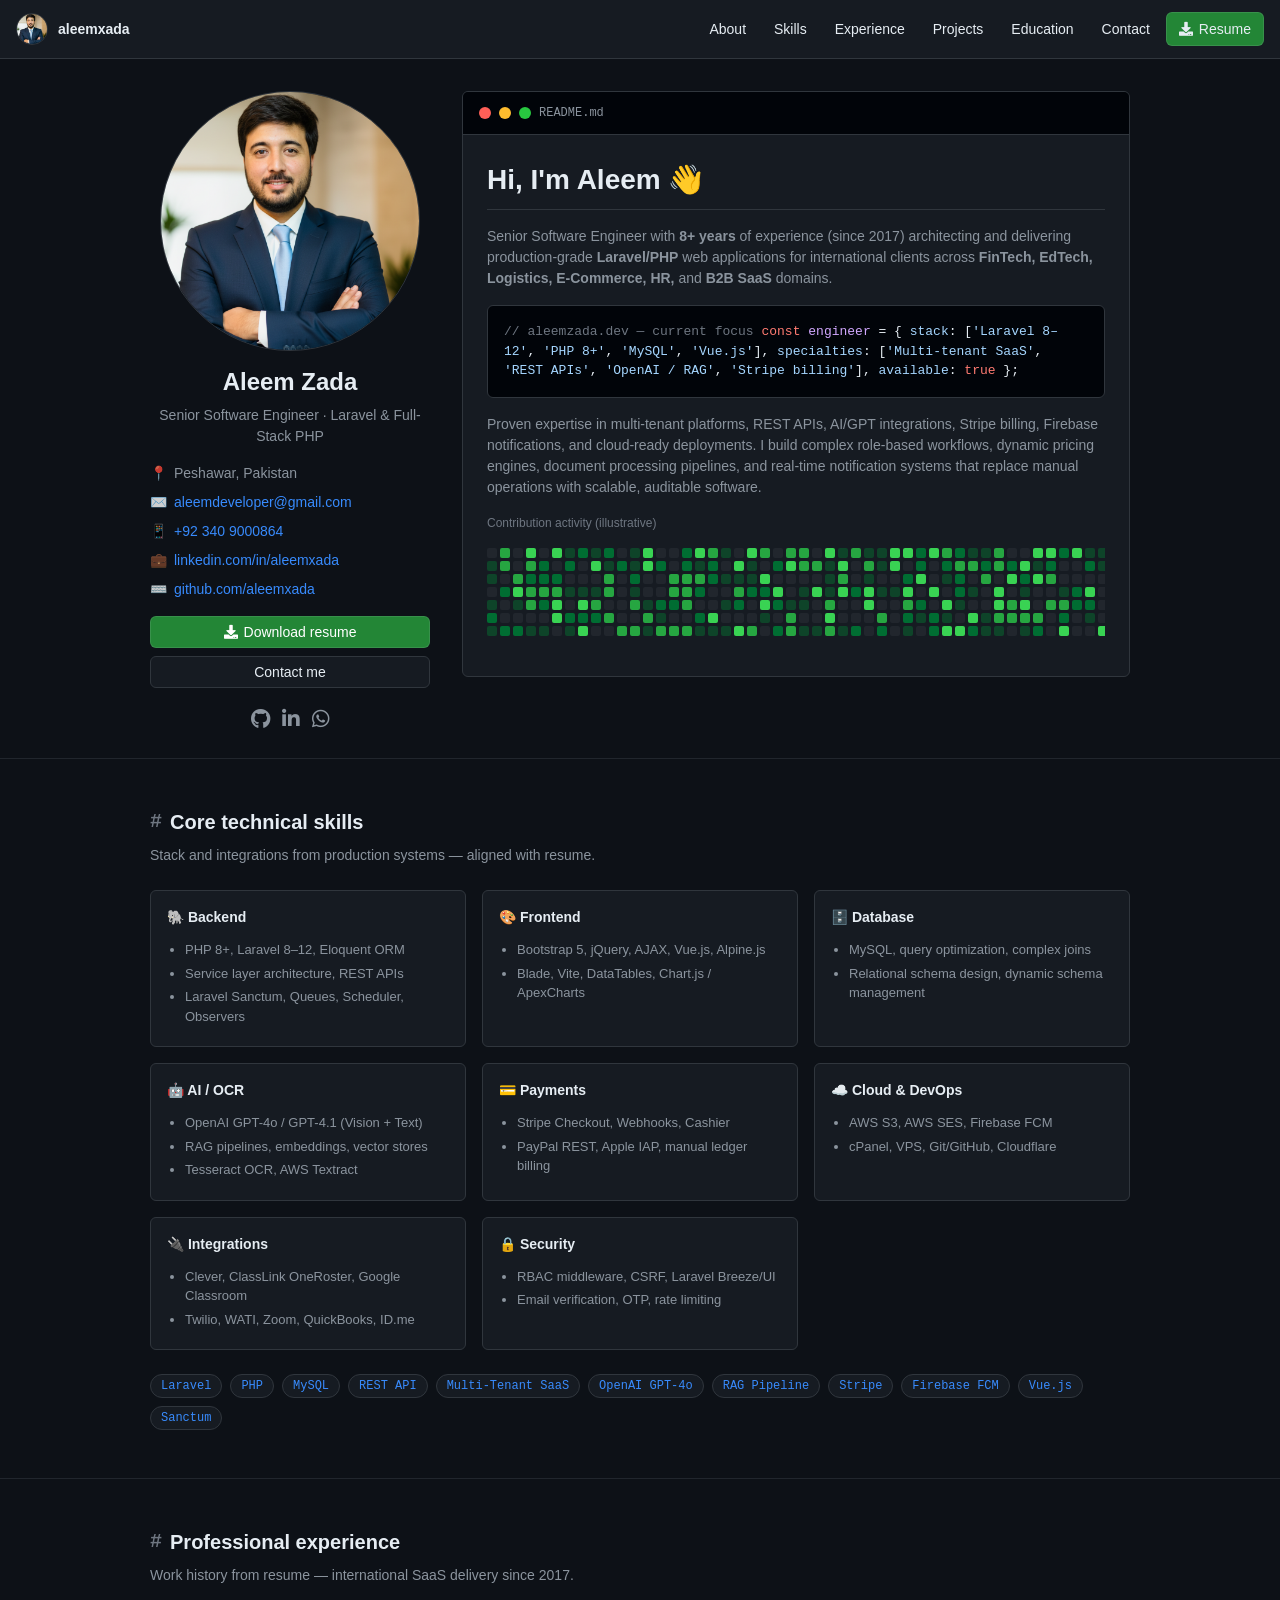
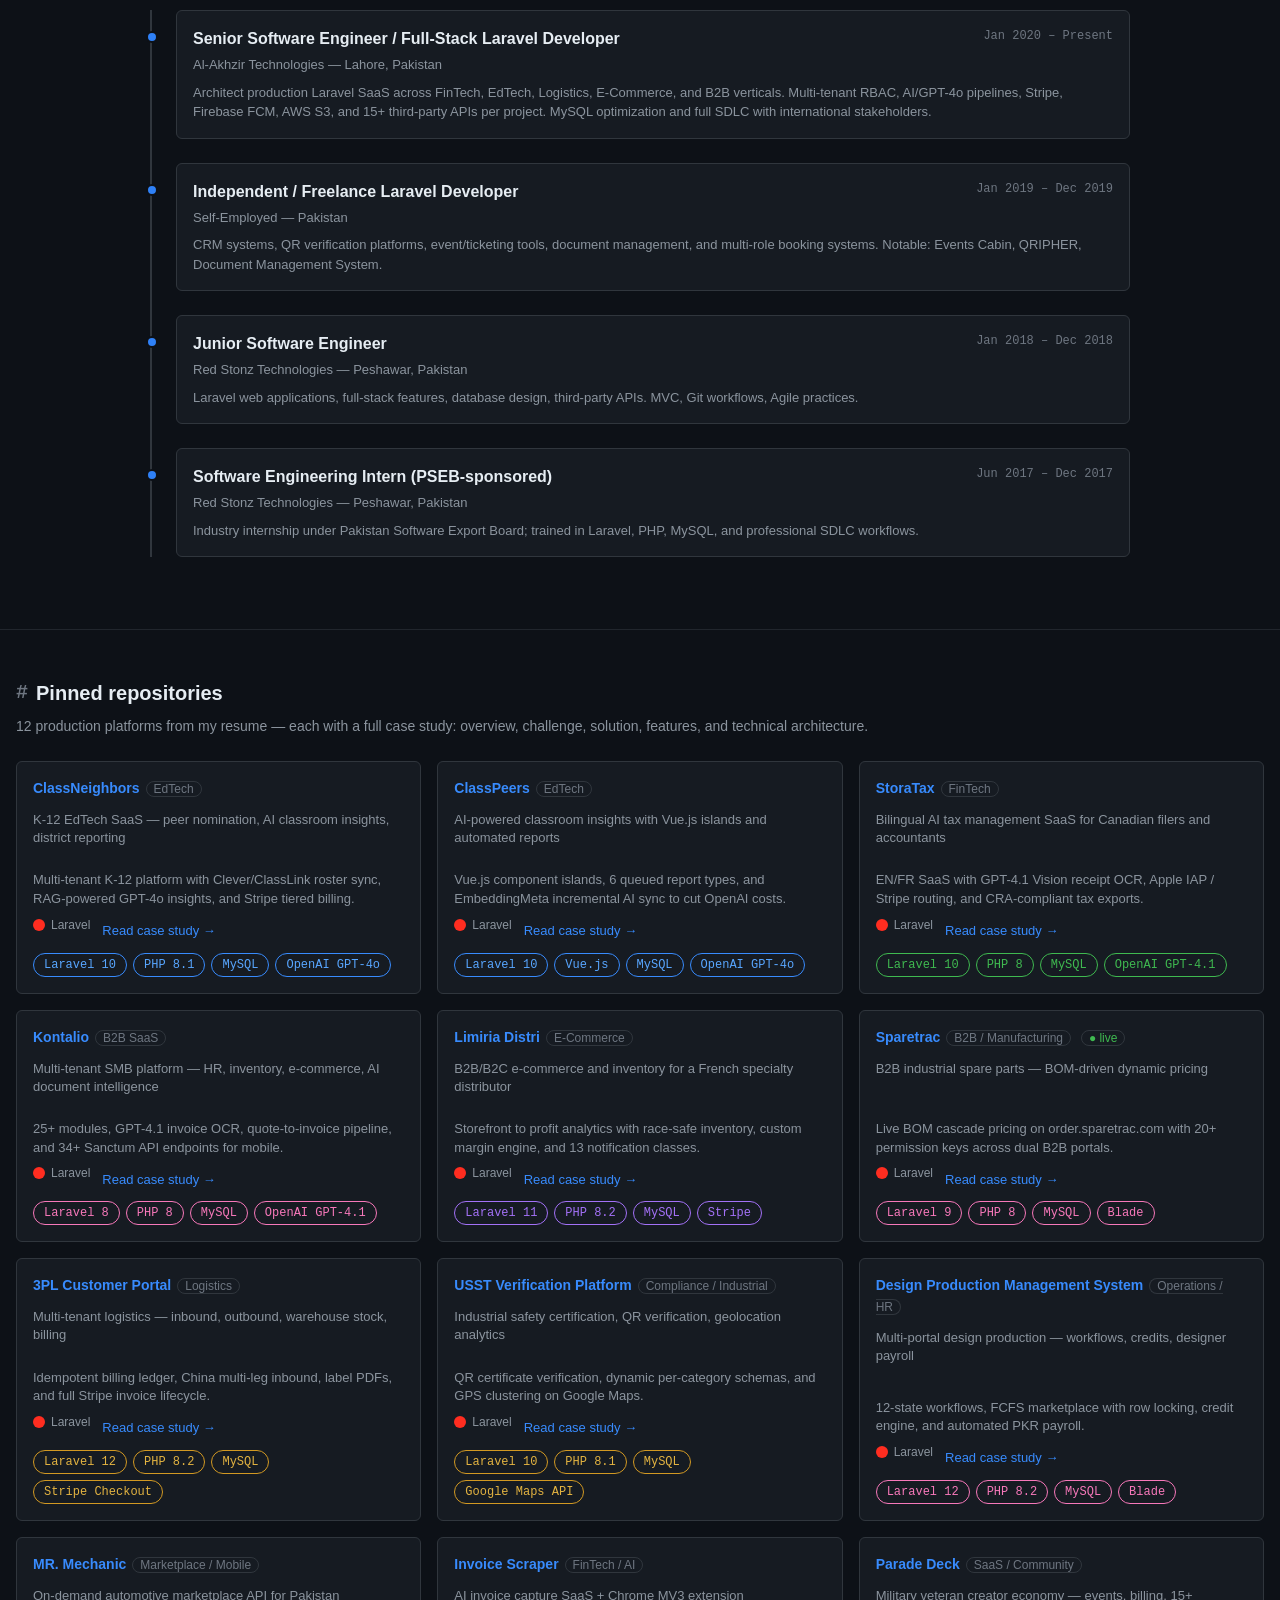
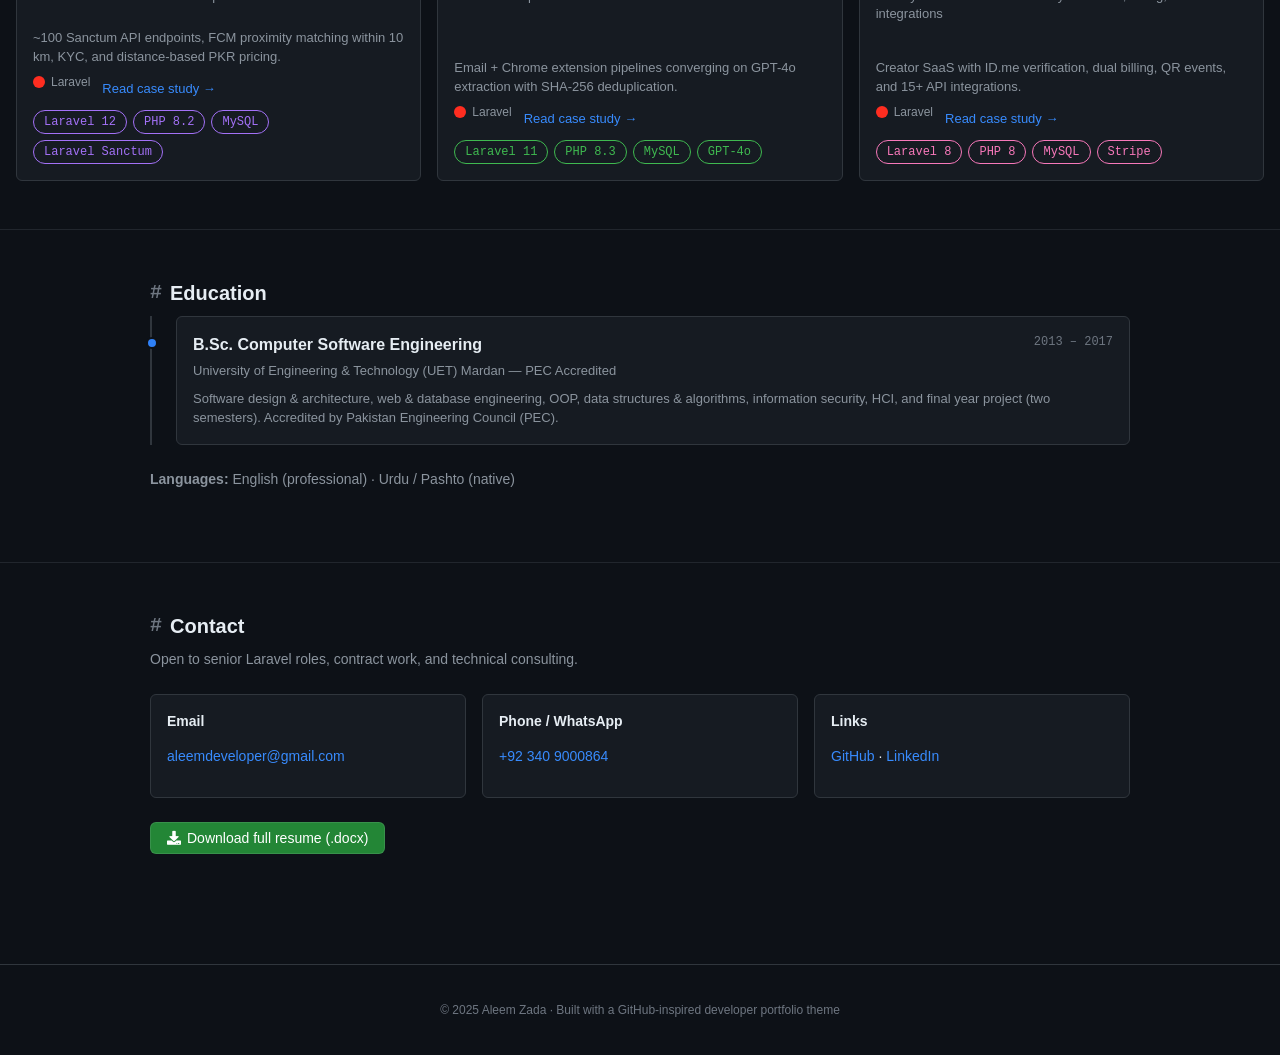
==== index.html @ 97d76d56 "Add developer portfolio site" ====
<!DOCTYPE html>
<html lang="en">
<head>
  <meta charset="utf-8">
  <meta name="viewport" content="width=device-width, initial-scale=1">
  <meta name="theme-color" content="#0d1117">
  <link rel="icon" href="img/favicon.ico" type="image/x-icon">
  <meta name="description" content="Aleem Zada — Senior Software Engineer specializing in Laravel, PHP, multi-tenant SaaS, AI integrations, and production APIs.">
  <title>Aleem Zada · Senior Software Engineer</title>
  <link rel="stylesheet" href="css/plugins/font-awesome.min.css">
  <link rel="stylesheet" href="css/developer-portfolio.css">
</head>
<body>
  <header class="site-header">
    <div class="container container-wide">
      <a href="index.html" class="logo">
        <img class="logo-img" src="img/aleem.png" alt="" width="32" height="32">
        <span>aleemxada</span>
      </a>
      <button class="nav-toggle" type="button" aria-label="Menu">☰</button>
      <nav class="nav-links">
        <a href="#about">About</a>
        <a href="#skills">Skills</a>
        <a href="#experience">Experience</a>
        <a href="#projects">Projects</a>
        <a href="#education">Education</a>
        <a href="#contact">Contact</a>
        <a href="files/Aleem_Zada_Resume.docx" class="btn btn-primary" download>
          <i class="fas fa-download"></i> Resume
        </a>
      </nav>
    </div>
  </header>

  <main>
    <section class="profile-hero">
      <div class="container">
        <div class="profile-layout">
          <aside class="profile-sidebar">
            <img class="avatar-lg" src="img/aleem.png" alt="Aleem Zada" width="260" height="260">
            <h1 class="profile-name">Aleem Zada</h1>
            <p class="profile-bio">Senior Software Engineer · Laravel &amp; Full-Stack PHP</p>
            <ul class="profile-meta">
              <li><span class="icon">📍</span> Peshawar, Pakistan</li>
              <li><span class="icon">✉️</span> <a href="mailto:aleemdeveloper@gmail.com">aleemdeveloper@gmail.com</a></li>
              <li><span class="icon">📱</span> <a href="https://wa.me/923409000864" target="_blank" rel="noopener">+92 340 9000864</a></li>
              <li><span class="icon">💼</span> <a href="https://linkedin.com/in/aleemxada" target="_blank" rel="noopener">linkedin.com/in/aleemxada</a></li>
              <li><span class="icon">⌨️</span> <a href="https://github.com/aleemxada" target="_blank" rel="noopener">github.com/aleemxada</a></li>
            </ul>
            <div class="profile-actions">
              <a href="files/Aleem_Zada_Resume.docx" class="btn btn-primary" download>
                <i class="fas fa-download"></i> Download resume
              </a>
              <a href="mailto:aleemdeveloper@gmail.com" class="btn">Contact me</a>
            </div>
            <div class="social-row">
              <a href="https://github.com/aleemxada" target="_blank" rel="noopener" aria-label="GitHub"><i class="fab fa-github"></i></a>
              <a href="https://linkedin.com/in/aleemxada" target="_blank" rel="noopener" aria-label="LinkedIn"><i class="fab fa-linkedin-in"></i></a>
              <a href="https://wa.me/923409000864" target="_blank" rel="noopener" aria-label="WhatsApp"><i class="fab fa-whatsapp"></i></a>
            </div>
          </aside>

          <div class="readme-box" id="about">
            <div class="readme-header">
              <span class="readme-dot red"></span>
              <span class="readme-dot yellow"></span>
              <span class="readme-dot green"></span>
              <span>README.md</span>
            </div>
            <div class="readme-body">
              <h1>Hi, I'm Aleem 👋</h1>
              <p>
                Senior Software Engineer with <strong>8+ years</strong> of experience (since 2017) architecting and delivering
                production-grade <strong>Laravel/PHP</strong> web applications for international clients across
                <strong>FinTech, EdTech, Logistics, E-Commerce, HR,</strong> and <strong>B2B SaaS</strong> domains.
              </p>
              <div class="code-block">
<span class="cm">// aleemzada.dev — current focus</span>
<span class="kw">const</span> <span class="fn">engineer</span> = {
  <span class="str">stack</span>: [<span class="str">'Laravel 8–12'</span>, <span class="str">'PHP 8+'</span>, <span class="str">'MySQL'</span>, <span class="str">'Vue.js'</span>],
  <span class="str">specialties</span>: [<span class="str">'Multi-tenant SaaS'</span>, <span class="str">'REST APIs'</span>, <span class="str">'OpenAI / RAG'</span>, <span class="str">'Stripe billing'</span>],
  <span class="str">available</span>: <span class="kw">true</span>
};
              </div>
              <p>
                Proven expertise in multi-tenant platforms, REST APIs, AI/GPT integrations, Stripe billing, Firebase
                notifications, and cloud-ready deployments. I build complex role-based workflows, dynamic pricing engines,
                document processing pipelines, and real-time notification systems that replace manual operations with
                scalable, auditable software.
              </p>
              <p style="font-size:12px;color:var(--gh-fg-subtle);margin-bottom:8px">Contribution activity (illustrative)</p>
              <div id="contrib-graph" class="contrib-graph" aria-hidden="true"></div>
            </div>
          </div>
        </div>
      </div>
    </section>

    <section class="section" id="skills">
      <div class="container">
        <h2 class="section-title">Core technical skills</h2>
        <p class="section-desc">Stack and integrations from production systems — aligned with resume.</p>
        <div class="skills-grid">
          <div class="skill-card">
            <h4>🐘 Backend</h4>
            <ul>
              <li>PHP 8+, Laravel 8–12, Eloquent ORM</li>
              <li>Service layer architecture, REST APIs</li>
              <li>Laravel Sanctum, Queues, Scheduler, Observers</li>
            </ul>
          </div>
          <div class="skill-card">
            <h4>🎨 Frontend</h4>
            <ul>
              <li>Bootstrap 5, jQuery, AJAX, Vue.js, Alpine.js</li>
              <li>Blade, Vite, DataTables, Chart.js / ApexCharts</li>
            </ul>
          </div>
          <div class="skill-card">
            <h4>🗄️ Database</h4>
            <ul>
              <li>MySQL, query optimization, complex joins</li>
              <li>Relational schema design, dynamic schema management</li>
            </ul>
          </div>
          <div class="skill-card">
            <h4>🤖 AI / OCR</h4>
            <ul>
              <li>OpenAI GPT-4o / GPT-4.1 (Vision + Text)</li>
              <li>RAG pipelines, embeddings, vector stores</li>
              <li>Tesseract OCR, AWS Textract</li>
            </ul>
          </div>
          <div class="skill-card">
            <h4>💳 Payments</h4>
            <ul>
              <li>Stripe Checkout, Webhooks, Cashier</li>
              <li>PayPal REST, Apple IAP, manual ledger billing</li>
            </ul>
          </div>
          <div class="skill-card">
            <h4>☁️ Cloud &amp; DevOps</h4>
            <ul>
              <li>AWS S3, AWS SES, Firebase FCM</li>
              <li>cPanel, VPS, Git/GitHub, Cloudflare</li>
            </ul>
          </div>
          <div class="skill-card">
            <h4>🔌 Integrations</h4>
            <ul>
              <li>Clever, ClassLink OneRoster, Google Classroom</li>
              <li>Twilio, WATI, Zoom, QuickBooks, ID.me</li>
            </ul>
          </div>
          <div class="skill-card">
            <h4>🔒 Security</h4>
            <ul>
              <li>RBAC middleware, CSRF, Laravel Breeze/UI</li>
              <li>Email verification, OTP, rate limiting</li>
            </ul>
          </div>
        </div>
        <ul class="tag-list" style="margin-top:24px">
          <li class="tag">Laravel</li><li class="tag">PHP</li><li class="tag">MySQL</li><li class="tag">REST API</li>
          <li class="tag">Multi-Tenant SaaS</li><li class="tag">OpenAI GPT-4o</li><li class="tag">RAG Pipeline</li>
          <li class="tag">Stripe</li><li class="tag">Firebase FCM</li><li class="tag">Vue.js</li><li class="tag">Sanctum</li>
        </ul>
      </div>
    </section>

    <section class="section" id="experience">
      <div class="container">
        <h2 class="section-title">Professional experience</h2>
        <p class="section-desc">Work history from resume — international SaaS delivery since 2017.</p>
        <div class="timeline">
          <article class="timeline-item">
            <span class="date">Jan 2020 – Present</span>
            <h4>Senior Software Engineer / Full-Stack Laravel Developer</h4>
            <div class="company">Al-Akhzir Technologies — Lahore, Pakistan</div>
            <p>Architect production Laravel SaaS across FinTech, EdTech, Logistics, E-Commerce, and B2B verticals. Multi-tenant RBAC, AI/GPT-4o pipelines, Stripe, Firebase FCM, AWS S3, and 15+ third-party APIs per project. MySQL optimization and full SDLC with international stakeholders.</p>
          </article>
          <article class="timeline-item">
            <span class="date">Jan 2019 – Dec 2019</span>
            <h4>Independent / Freelance Laravel Developer</h4>
            <div class="company">Self-Employed — Pakistan</div>
            <p>CRM systems, QR verification platforms, event/ticketing tools, document management, and multi-role booking systems. Notable: Events Cabin, QRIPHER, Document Management System.</p>
          </article>
          <article class="timeline-item">
            <span class="date">Jan 2018 – Dec 2018</span>
            <h4>Junior Software Engineer</h4>
            <div class="company">Red Stonz Technologies — Peshawar, Pakistan</div>
            <p>Laravel web applications, full-stack features, database design, third-party APIs. MVC, Git workflows, Agile practices.</p>
          </article>
          <article class="timeline-item">
            <span class="date">Jun 2017 – Dec 2017</span>
            <h4>Software Engineering Intern (PSEB-sponsored)</h4>
            <div class="company">Red Stonz Technologies — Peshawar, Pakistan</div>
            <p>Industry internship under Pakistan Software Export Board; trained in Laravel, PHP, MySQL, and professional SDLC workflows.</p>
          </article>
        </div>
      </div>
    </section>

    <section class="section" id="projects">
      <div class="container container-wide">
        <h2 class="section-title">Pinned repositories</h2>
        <p class="section-desc">12 production platforms from my resume — each with a full case study: overview, challenge, solution, features, and technical architecture.</p>
        <div id="project-grid" class="repo-grid"></div>
      </div>
    </section>

    <section class="section" id="education">
      <div class="container">
        <h2 class="section-title">Education</h2>
        <div class="timeline">
          <article class="timeline-item">
            <span class="date">2013 – 2017</span>
            <h4>B.Sc. Computer Software Engineering</h4>
            <div class="company">University of Engineering &amp; Technology (UET) Mardan — PEC Accredited</div>
            <p>Software design &amp; architecture, web &amp; database engineering, OOP, data structures &amp; algorithms, information security, HCI, and final year project (two semesters). Accredited by Pakistan Engineering Council (PEC).</p>
          </article>
        </div>
        <p class="section-desc" style="margin-top:24px"><strong>Languages:</strong> English (professional) · Urdu / Pashto (native)</p>
      </div>
    </section>

    <section class="section" id="contact">
      <div class="container">
        <h2 class="section-title">Contact</h2>
        <p class="section-desc">Open to senior Laravel roles, contract work, and technical consulting.</p>
        <div class="contact-grid">
          <div class="contact-card">
            <h4>Email</h4>
            <p><a href="mailto:aleemdeveloper@gmail.com">aleemdeveloper@gmail.com</a></p>
          </div>
          <div class="contact-card">
            <h4>Phone / WhatsApp</h4>
            <p><a href="https://wa.me/923409000864" target="_blank" rel="noopener">+92 340 9000864</a></p>
          </div>
          <div class="contact-card">
            <h4>Links</h4>
            <p>
              <a href="https://github.com/aleemxada" target="_blank" rel="noopener">GitHub</a> ·
              <a href="https://linkedin.com/in/aleemxada" target="_blank" rel="noopener">LinkedIn</a>
            </p>
          </div>
        </div>
        <p style="margin-top:24px">
          <a href="files/Aleem_Zada_Resume.docx" class="btn btn-primary" download>
            <i class="fas fa-download"></i> Download full resume (.docx)
          </a>
        </p>
      </div>
    </section>
  </main>

  <footer class="site-footer">
    <div class="container">
      <p>© 2025 Aleem Zada · Built with a GitHub-inspired developer portfolio theme</p>
    </div>
  </footer>

  <script src="js/projects-data.js"></script>
  <script src="js/portfolio.js"></script>
</body>
</html>
---- css/developer-portfolio.css ----
/* GitHub-inspired developer portfolio — Aleem Zada */
:root {
  --gh-bg: #0d1117;
  --gh-bg-subtle: #010409;
  --gh-canvas: #161b22;
  --gh-canvas-inset: #0d1117;
  --gh-border: #30363d;
  --gh-border-muted: #21262d;
  --gh-fg: #e6edf3;
  --gh-fg-muted: #8b949e;
  --gh-fg-subtle: #6e7681;
  --gh-accent: #2f81f7;
  --gh-accent-emphasis: #388bfd;
  --gh-success: #3fb950;
  --gh-danger: #f85149;
  --gh-purple: #a371f7;
  --gh-orange: #d29922;
  --gh-shadow: 0 8px 24px rgba(1, 4, 9, 0.5);
  --gh-radius: 6px;
  --gh-font: -apple-system, BlinkMacSystemFont, "Segoe UI", "Noto Sans", Helvetica, Arial, sans-serif;
  --gh-mono: ui-monospace, SFMono-Regular, "SF Mono", Menlo, Consolas, "Liberation Mono", monospace;
}

*,
*::before,
*::after {
  box-sizing: border-box;
}

html {
  scroll-behavior: smooth;
}

body {
  margin: 0;
  font-family: var(--gh-font);
  font-size: 14px;
  line-height: 1.5;
  color: var(--gh-fg);
  background: var(--gh-bg);
  -webkit-font-smoothing: antialiased;
}

a {
  color: var(--gh-accent-emphasis);
  text-decoration: none;
}

a:hover {
  text-decoration: underline;
}

img {
  max-width: 100%;
  height: auto;
}

.container {
  width: 100%;
  max-width: 1012px;
  margin: 0 auto;
  padding: 0 16px;
}

.container-wide {
  max-width: 1280px;
}

/* Header — GitHub nav bar */
.site-header {
  position: sticky;
  top: 0;
  z-index: 100;
  background: var(--gh-canvas);
  border-bottom: 1px solid var(--gh-border);
  padding: 12px 0;
}

.site-header .container {
  display: flex;
  align-items: center;
  justify-content: space-between;
  gap: 16px;
}

.logo {
  display: flex;
  align-items: center;
  gap: 10px;
  color: var(--gh-fg);
  font-weight: 600;
  text-decoration: none !important;
}

.logo:hover {
  color: var(--gh-fg);
}

.logo-img {
  width: 32px;
  height: 32px;
  border-radius: 50%;
  object-fit: cover;
  border: 1px solid var(--gh-border);
  flex-shrink: 0;
  display: block;
}

.nav-links {
  display: flex;
  align-items: center;
  gap: 4px;
  flex-wrap: wrap;
}

.nav-links a {
  color: var(--gh-fg);
  padding: 6px 12px;
  border-radius: var(--gh-radius);
  font-size: 14px;
  text-decoration: none;
}

.nav-links a:hover {
  background: var(--gh-border-muted);
  text-decoration: none;
}

.btn {
  display: inline-flex;
  align-items: center;
  gap: 6px;
  padding: 5px 16px;
  font-size: 14px;
  font-weight: 500;
  line-height: 20px;
  border-radius: var(--gh-radius);
  border: 1px solid var(--gh-border);
  background: var(--gh-canvas);
  color: var(--gh-fg);
  cursor: pointer;
  text-decoration: none !important;
  white-space: nowrap;
  transition: background 0.15s, border-color 0.15s;
}

.btn:hover {
  background: var(--gh-border-muted);
  border-color: var(--gh-fg-subtle);
}

.btn-primary {
  background: #238636;
  border-color: rgba(240, 246, 252, 0.1);
  color: #fff;
}

.btn-primary:hover {
  background: #2ea043;
  border-color: rgba(240, 246, 252, 0.15);
}

.btn-accent {
  background: var(--gh-accent);
  border-color: rgba(240, 246, 252, 0.1);
  color: #fff;
}

.btn-accent:hover {
  background: var(--gh-accent-emphasis);
}

/* Profile hero — repo-owner style */
.profile-hero {
  padding: 32px 0 24px;
}

.profile-layout {
  display: grid;
  grid-template-columns: 280px 1fr;
  gap: 32px;
  align-items: start;
}

@media (max-width: 768px) {
  .profile-layout {
    grid-template-columns: 1fr;
  }
}

.profile-sidebar {
  text-align: center;
}

.avatar-lg {
  width: 260px;
  height: 260px;
  max-width: 100%;
  border-radius: 50%;
  border: 1px solid var(--gh-border);
  background: var(--gh-canvas);
  object-fit: cover;
  margin: 0 auto 16px;
  display: block;
}

.avatar-placeholder {
  width: 260px;
  height: 260px;
  max-width: 100%;
  border-radius: 50%;
  border: 1px solid var(--gh-border);
  background: linear-gradient(135deg, #1f6feb 0%, #8957e5 100%);
  margin: 0 auto 16px;
  display: flex;
  align-items: center;
  justify-content: center;
  font-size: 72px;
  font-weight: 700;
  color: #fff;
}

.profile-name {
  font-size: 24px;
  font-weight: 600;
  margin: 0 0 8px;
  line-height: 1.25;
}

.profile-bio {
  color: var(--gh-fg-muted);
  margin: 0 0 16px;
  font-size: 14px;
}

.profile-meta {
  list-style: none;
  padding: 0;
  margin: 0 0 16px;
  text-align: left;
  font-size: 14px;
}

.profile-meta li {
  display: flex;
  align-items: flex-start;
  gap: 8px;
  margin-bottom: 8px;
  color: var(--gh-fg-muted);
}

.profile-meta .icon {
  flex-shrink: 0;
  width: 16px;
  text-align: center;
  opacity: 0.8;
}

.profile-actions {
  display: flex;
  flex-direction: column;
  gap: 8px;
}

.profile-actions .btn {
  justify-content: center;
  width: 100%;
}

.social-row {
  display: flex;
  justify-content: center;
  gap: 12px;
  margin-top: 16px;
}

.social-row a {
  color: var(--gh-fg-muted);
  font-size: 20px;
  text-decoration: none;
}

.social-row a:hover {
  color: var(--gh-fg);
}

/* README-style main content */
.readme-box {
  border: 1px solid var(--gh-border);
  border-radius: var(--gh-radius);
  background: var(--gh-canvas);
  overflow: hidden;
}

.readme-header {
  padding: 12px 16px;
  background: var(--gh-bg-subtle);
  border-bottom: 1px solid var(--gh-border);
  display: flex;
  align-items: center;
  gap: 8px;
  font-family: var(--gh-mono);
  font-size: 12px;
  color: var(--gh-fg-muted);
}

.readme-dot {
  width: 12px;
  height: 12px;
  border-radius: 50%;
}

.readme-dot.red { background: #ff5f57; }
.readme-dot.yellow { background: #febc2e; }
.readme-dot.green { background: #28c840; }

.readme-body {
  padding: 24px;
}

.readme-body h1 {
  font-size: 2em;
  font-weight: 600;
  border-bottom: 1px solid var(--gh-border);
  padding-bottom: 0.3em;
  margin: 0 0 16px;
  color: var(--gh-fg);
}

.readme-body h2 {
  font-size: 1.5em;
  font-weight: 600;
  border-bottom: 1px solid var(--gh-border);
  padding-bottom: 0.3em;
  margin: 24px 0 16px;
  color: var(--gh-fg);
}

.readme-body h3 {
  font-size: 1.25em;
  margin: 16px 0 8px;
  color: var(--gh-fg);
}

.readme-body p {
  margin: 0 0 16px;
  color: var(--gh-fg-muted);
}

.code-block {
  font-family: var(--gh-mono);
  font-size: 13px;
  background: var(--gh-bg-subtle);
  border: 1px solid var(--gh-border);
  border-radius: var(--gh-radius);
  padding: 16px;
  margin: 16px 0;
  overflow-x: auto;
  color: var(--gh-fg);
}

.code-block .kw { color: #ff7b72; }
.code-block .fn { color: #d2a8ff; }
.code-block .str { color: #a5d6ff; }
.code-block .cm { color: var(--gh-fg-subtle); }

/* Stats row */
.stats-row {
  display: flex;
  flex-wrap: wrap;
  gap: 16px;
  margin: 24px 0;
}

.stat-pill {
  padding: 8px 16px;
  background: var(--gh-bg-subtle);
  border: 1px solid var(--gh-border);
  border-radius: var(--gh-radius);
  font-size: 13px;
}

.stat-pill strong {
  color: var(--gh-accent-emphasis);
  font-family: var(--gh-mono);
}

/* Section */
.section {
  padding: 48px 0;
  border-top: 1px solid var(--gh-border-muted);
}

.section-title {
  font-size: 20px;
  font-weight: 600;
  margin: 0 0 8px;
  display: flex;
  align-items: center;
  gap: 8px;
}

.section-title::before {
  content: "#";
  color: var(--gh-fg-subtle);
  font-family: var(--gh-mono);
}

.section-desc {
  color: var(--gh-fg-muted);
  margin: 0 0 24px;
}

/* Skill tags */
.tag-list {
  display: flex;
  flex-wrap: wrap;
  gap: 8px;
  list-style: none;
  padding: 0;
  margin: 0;
}

.tag {
  display: inline-block;
  padding: 0 10px;
  font-size: 12px;
  font-weight: 500;
  line-height: 22px;
  border-radius: 2em;
  border: 1px solid var(--gh-border);
  background: var(--gh-canvas);
  color: var(--gh-accent-emphasis);
  font-family: var(--gh-mono);
}

.tag.domain-edtech { border-color: #388bfd; color: #58a6ff; }
.tag.domain-fintech { border-color: #3fb950; color: #3fb950; }
.tag.domain-logistics { border-color: #d29922; color: #e3b341; }
.tag.domain-ecommerce { border-color: #a371f7; color: #a371f7; }
.tag.domain-b2b { border-color: #f778ba; color: #f778ba; }

/* Repo cards — projects grid */
.repo-grid {
  display: grid;
  grid-template-columns: repeat(auto-fill, minmax(320px, 1fr));
  gap: 16px;
}

.repo-card {
  border: 1px solid var(--gh-border);
  border-radius: var(--gh-radius);
  background: var(--gh-canvas);
  padding: 16px;
  display: flex;
  flex-direction: column;
  transition: border-color 0.15s;
}

.repo-card:hover {
  border-color: var(--gh-fg-subtle);
}

.repo-card h3 {
  margin: 0 0 4px;
  font-size: 14px;
  font-weight: 600;
}

.repo-card h3 a {
  color: var(--gh-accent-emphasis);
  text-decoration: none;
}

.repo-card h3 a:hover {
  text-decoration: underline;
}

.repo-card .visibility {
  font-size: 12px;
  font-weight: 400;
  color: var(--gh-fg-subtle);
  border: 1px solid var(--gh-border);
  border-radius: 24px;
  padding: 0 7px;
  margin-left: 6px;
}

.repo-desc {
  flex: 1;
  font-size: 13px;
  color: var(--gh-fg-muted);
  margin: 8px 0 16px;
  line-height: 1.4;
}

.repo-meta {
  display: flex;
  flex-wrap: wrap;
  align-items: center;
  gap: 12px;
  font-size: 12px;
  color: var(--gh-fg-muted);
}

.repo-lang {
  display: flex;
  align-items: center;
  gap: 6px;
}

.lang-dot {
  width: 12px;
  height: 12px;
  border-radius: 50%;
  background: #f1e05a;
}

.lang-dot.php { background: #777bb4; }
.lang-dot.laravel { background: #ff2d20; }

/* Timeline */
.timeline {
  position: relative;
  padding-left: 24px;
  border-left: 2px solid var(--gh-border);
}

.timeline-item {
  position: relative;
  margin-bottom: 24px;
  padding: 16px;
  border: 1px solid var(--gh-border);
  border-radius: var(--gh-radius);
  background: var(--gh-canvas);
}

.timeline-item::before {
  content: "";
  position: absolute;
  left: -31px;
  top: 20px;
  width: 12px;
  height: 12px;
  border-radius: 50%;
  background: var(--gh-accent);
  border: 2px solid var(--gh-bg);
}

.timeline-item h4 {
  margin: 0 0 4px;
  font-size: 16px;
  color: var(--gh-fg);
}

.timeline-item .company {
  color: var(--gh-fg-muted);
  font-size: 13px;
  margin-bottom: 8px;
}

.timeline-item .date {
  float: right;
  font-size: 12px;
  color: var(--gh-fg-subtle);
  font-family: var(--gh-mono);
}

.timeline-item p {
  margin: 0;
  font-size: 13px;
  color: var(--gh-fg-muted);
}

/* Skills grid */
.skills-grid {
  display: grid;
  grid-template-columns: repeat(auto-fill, minmax(240px, 1fr));
  gap: 16px;
}

.skill-card {
  border: 1px solid var(--gh-border);
  border-radius: var(--gh-radius);
  background: var(--gh-canvas);
  padding: 16px;
}

.skill-card h4 {
  margin: 0 0 12px;
  font-size: 14px;
  color: var(--gh-fg);
  display: flex;
  align-items: center;
  gap: 8px;
}

.skill-card ul {
  margin: 0;
  padding-left: 18px;
  color: var(--gh-fg-muted);
  font-size: 13px;
}

.skill-card li {
  margin-bottom: 4px;
}

/* Contact */
.contact-grid {
  display: grid;
  grid-template-columns: repeat(auto-fill, minmax(280px, 1fr));
  gap: 16px;
}

.contact-card {
  border: 1px solid var(--gh-border);
  border-radius: var(--gh-radius);
  background: var(--gh-canvas);
  padding: 16px;
}

.contact-card h4 {
  margin: 0 0 12px;
  font-size: 14px;
}

/* Case study page */
.case-study-hero {
  padding: 32px 0;
  border-bottom: 1px solid var(--gh-border);
}

.breadcrumb {
  font-size: 13px;
  color: var(--gh-fg-muted);
  margin-bottom: 16px;
}

.breadcrumb a {
  color: var(--gh-fg-muted);
}

.case-study-hero h1 {
  font-size: 32px;
  margin: 0 0 8px;
}

.case-study-hero .tagline {
  font-size: 18px;
  color: var(--gh-fg-muted);
  margin: 0 0 16px;
}

.case-study-content {
  padding: 32px 0 64px;
}

.case-study-content .box {
  border: 1px solid var(--gh-border);
  border-radius: var(--gh-radius);
  background: var(--gh-canvas);
  padding: 24px;
  margin-bottom: 24px;
}

.case-study-content h2 {
  font-size: 20px;
  margin: 0 0 16px;
  padding-bottom: 8px;
  border-bottom: 1px solid var(--gh-border);
}

.case-study-content ul {
  margin: 0;
  padding-left: 20px;
  color: var(--gh-fg-muted);
}

.case-study-content li {
  margin-bottom: 8px;
}

/* Footer */
.site-footer {
  border-top: 1px solid var(--gh-border);
  padding: 24px 0;
  margin-top: 48px;
  text-align: center;
  font-size: 12px;
  color: var(--gh-fg-subtle);
}

/* Mobile nav toggle */
.nav-toggle {
  display: none;
  background: none;
  border: 1px solid var(--gh-border);
  color: var(--gh-fg);
  padding: 6px 10px;
  border-radius: var(--gh-radius);
  cursor: pointer;
}

@media (max-width: 768px) {
  .nav-toggle {
    display: block;
  }

  .nav-links {
    display: none;
    position: absolute;
    top: 100%;
    left: 0;
    right: 0;
    flex-direction: column;
    background: var(--gh-canvas);
    border-bottom: 1px solid var(--gh-border);
    padding: 12px 16px;
  }

  .nav-links.is-open {
    display: flex;
  }

  .site-header {
    position: relative;
  }

  .site-header .container {
    flex-wrap: wrap;
  }
}

/* Contribution graph placeholder */
.contrib-graph {
  display: grid;
  grid-template-columns: repeat(52, 1fr);
  gap: 3px;
  margin: 16px 0;
  max-width: 100%;
  overflow-x: auto;
}

.contrib-cell {
  width: 10px;
  height: 10px;
  border-radius: 2px;
  background: var(--gh-border-muted);
}

.contrib-cell.l1 { background: #0e4429; }
.contrib-cell.l2 { background: #006d32; }
.contrib-cell.l3 { background: #26a641; }
.contrib-cell.l4 { background: #39d353; }

/* ——— Case study pages ——— */
.case-study-page .site-header {
  position: sticky;
}

.cs-hero {
  padding: 32px 0 40px;
  border-bottom: 1px solid var(--gh-border);
  background: linear-gradient(180deg, var(--gh-canvas) 0%, var(--gh-bg) 100%);
}

.cs-hero h1 {
  font-size: clamp(28px, 5vw, 40px);
  font-weight: 700;
  margin: 12px 0 8px;
  color: var(--gh-fg);
  letter-spacing: -0.02em;
}

.cs-tagline {
  font-size: 18px;
  color: var(--gh-fg-muted);
  margin: 0 0 16px;
  max-width: 720px;
  line-height: 1.5;
}

.cs-production {
  font-size: 14px;
  color: var(--gh-fg-muted);
  margin: 0 0 16px;
}

.cs-production a {
  color: var(--gh-success);
}

.cs-stack {
  display: flex;
  flex-wrap: wrap;
  gap: 8px;
  margin-top: 8px;
}

.breadcrumb {
  font-size: 13px;
  color: var(--gh-fg-muted);
  margin-bottom: 20px;
}

.breadcrumb a {
  color: var(--gh-fg-muted);
}

.breadcrumb a:hover {
  color: var(--gh-accent-emphasis);
}

.breadcrumb span {
  margin: 0 6px;
  color: var(--gh-fg-subtle);
}

.cs-body {
  padding: 40px 0 24px;
}

.cs-layout {
  display: grid;
  grid-template-columns: 1fr 280px;
  gap: 32px;
  align-items: start;
}

@media (max-width: 900px) {
  .cs-layout {
    grid-template-columns: 1fr;
  }
}

.cs-box {
  border: 1px solid var(--gh-border);
  border-radius: var(--gh-radius);
  background: var(--gh-canvas);
  padding: 24px;
  margin-bottom: 20px;
}

.cs-box h2 {
  font-size: 18px;
  font-weight: 600;
  margin: 0 0 16px;
  color: var(--gh-fg);
  display: flex;
  align-items: center;
  gap: 6px;
}

.cs-hash {
  color: var(--gh-fg-subtle);
  font-family: var(--gh-mono);
  font-weight: 400;
}

.cs-box p {
  margin: 0;
  color: var(--gh-fg-muted);
  line-height: 1.65;
  font-size: 15px;
}

.cs-check-list {
  margin: 0;
  padding: 0;
  list-style: none;
}

.cs-check-list li {
  position: relative;
  padding-left: 24px;
  margin-bottom: 10px;
  color: var(--gh-fg-muted);
  font-size: 14px;
  line-height: 1.5;
}

.cs-check-list li::before {
  content: "✓";
  position: absolute;
  left: 0;
  color: var(--gh-success);
  font-weight: 700;
}

.cs-tech-grid {
  display: grid;
  grid-template-columns: repeat(auto-fill, minmax(220px, 1fr));
  gap: 16px;
}

.cs-tech-item {
  padding: 16px;
  background: var(--gh-bg-subtle);
  border: 1px solid var(--gh-border-muted);
  border-radius: var(--gh-radius);
}

.cs-tech-item h4 {
  margin: 0 0 8px;
  font-size: 14px;
  color: var(--gh-accent-emphasis);
  font-family: var(--gh-mono);
}

.cs-tech-item p {
  margin: 0;
  font-size: 13px;
  color: var(--gh-fg-muted);
  line-height: 1.5;
}

.cs-highlight-box {
  border-color: var(--gh-accent);
  background: linear-gradient(135deg, rgba(47, 129, 247, 0.08) 0%, var(--gh-canvas) 100%);
}

.cs-impact {
  font-size: 16px !important;
  color: var(--gh-fg) !important;
  font-weight: 500;
}

.cs-sidebar-card {
  border: 1px solid var(--gh-border);
  border-radius: var(--gh-radius);
  background: var(--gh-canvas);
  padding: 20px;
  margin-bottom: 16px;
}

.cs-sidebar-card h3 {
  margin: 0 0 12px;
  font-size: 14px;
  font-weight: 600;
  color: var(--gh-fg);
  text-transform: uppercase;
  letter-spacing: 0.04em;
  font-size: 12px;
}

.cs-sidebar-card p {
  margin: 0 0 8px;
  font-size: 13px;
  color: var(--gh-fg-muted);
  line-height: 1.5;
}

.cs-sidebar-stack {
  margin: 0;
  padding-left: 18px;
  font-size: 13px;
  color: var(--gh-fg-muted);
}

.cs-sidebar-stack li {
  margin-bottom: 6px;
}

.cs-nav-section {
  padding: 24px 0 48px;
  border-top: 1px solid var(--gh-border-muted);
}

.cs-nav-row {
  display: flex;
  flex-wrap: wrap;
  align-items: center;
  justify-content: space-between;
  gap: 12px;
}

.cs-nav-btn {
  max-width: 200px;
  overflow: hidden;
  text-overflow: ellipsis;
  white-space: nowrap;
}

.repo-card .repo-cta {
  margin-top: 12px;
  font-size: 13px;
  font-weight: 500;
}

.repo-card .repo-excerpt {
  font-size: 13px;
  color: var(--gh-fg-muted);
  margin: 8px 0 0;
  line-height: 1.45;
  display: -webkit-box;
  -webkit-line-clamp: 3;
  -webkit-box-orient: vertical;
  overflow: hidden;
}
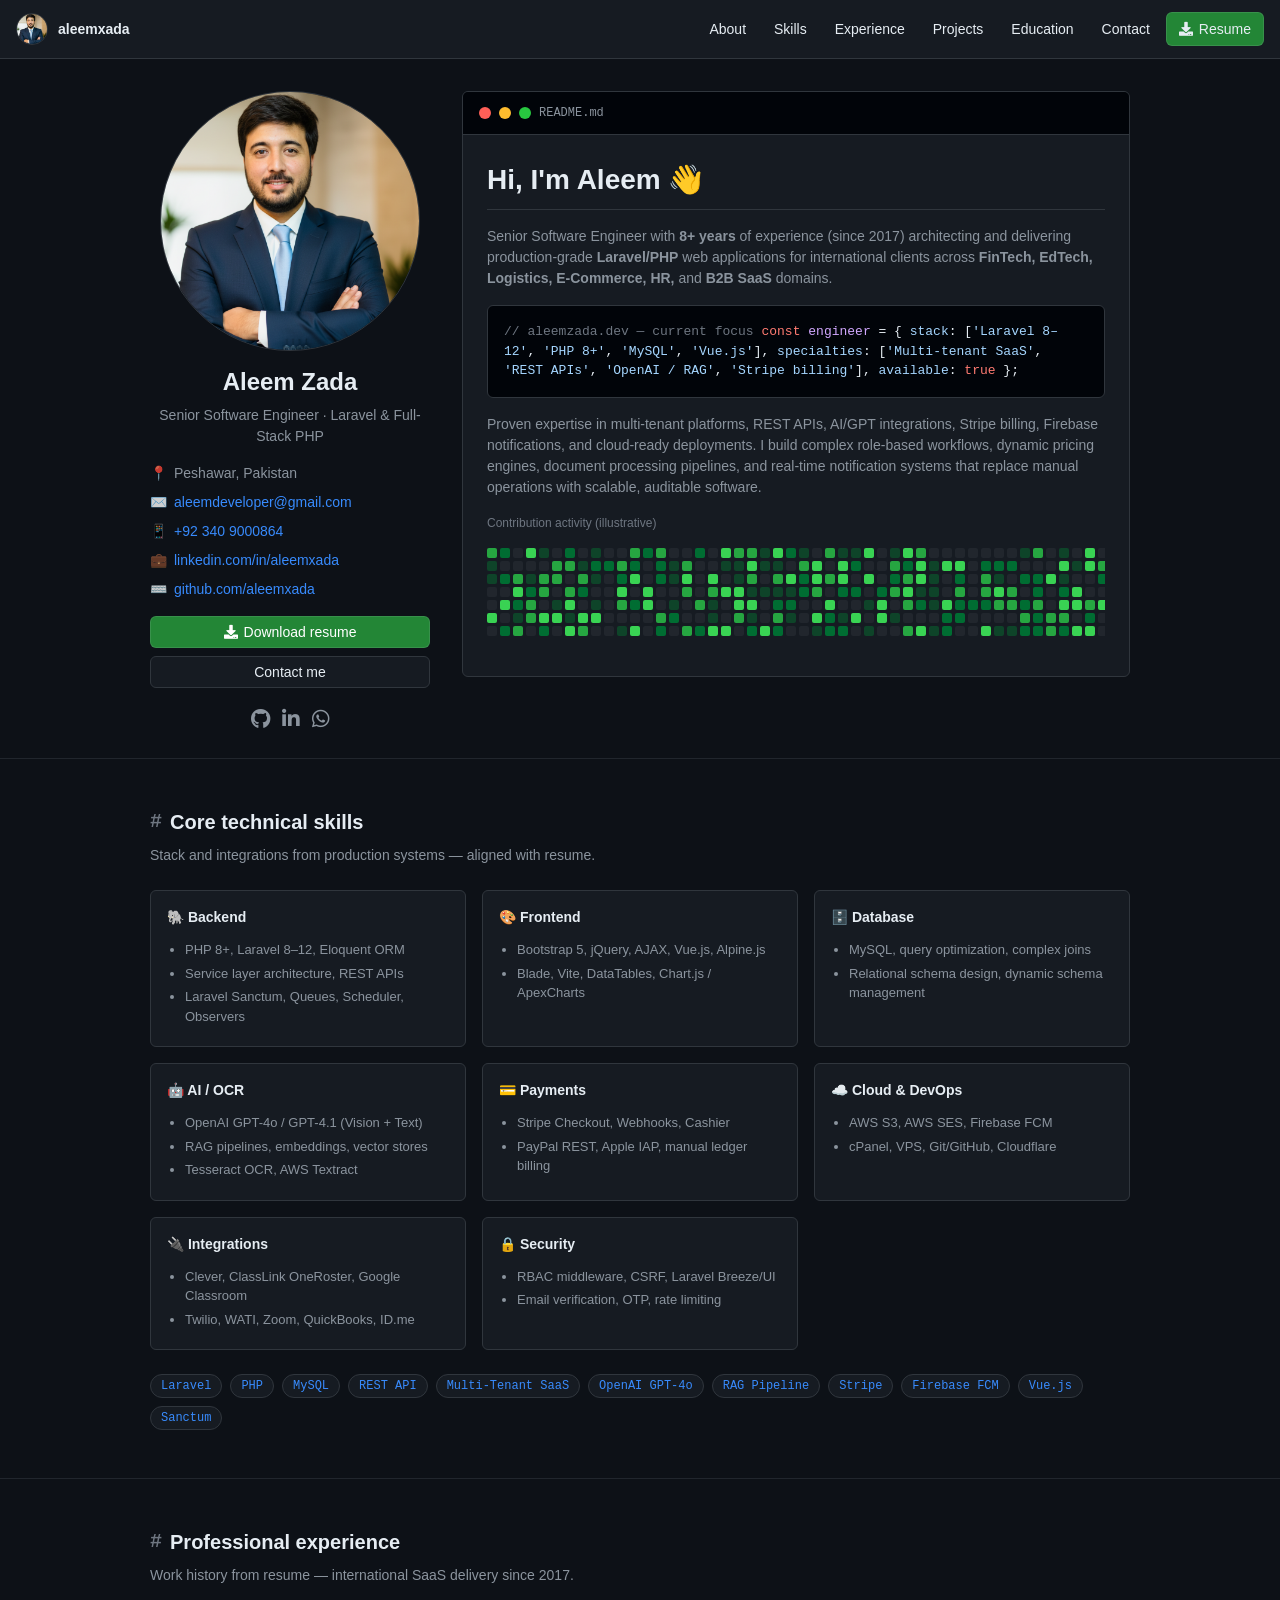
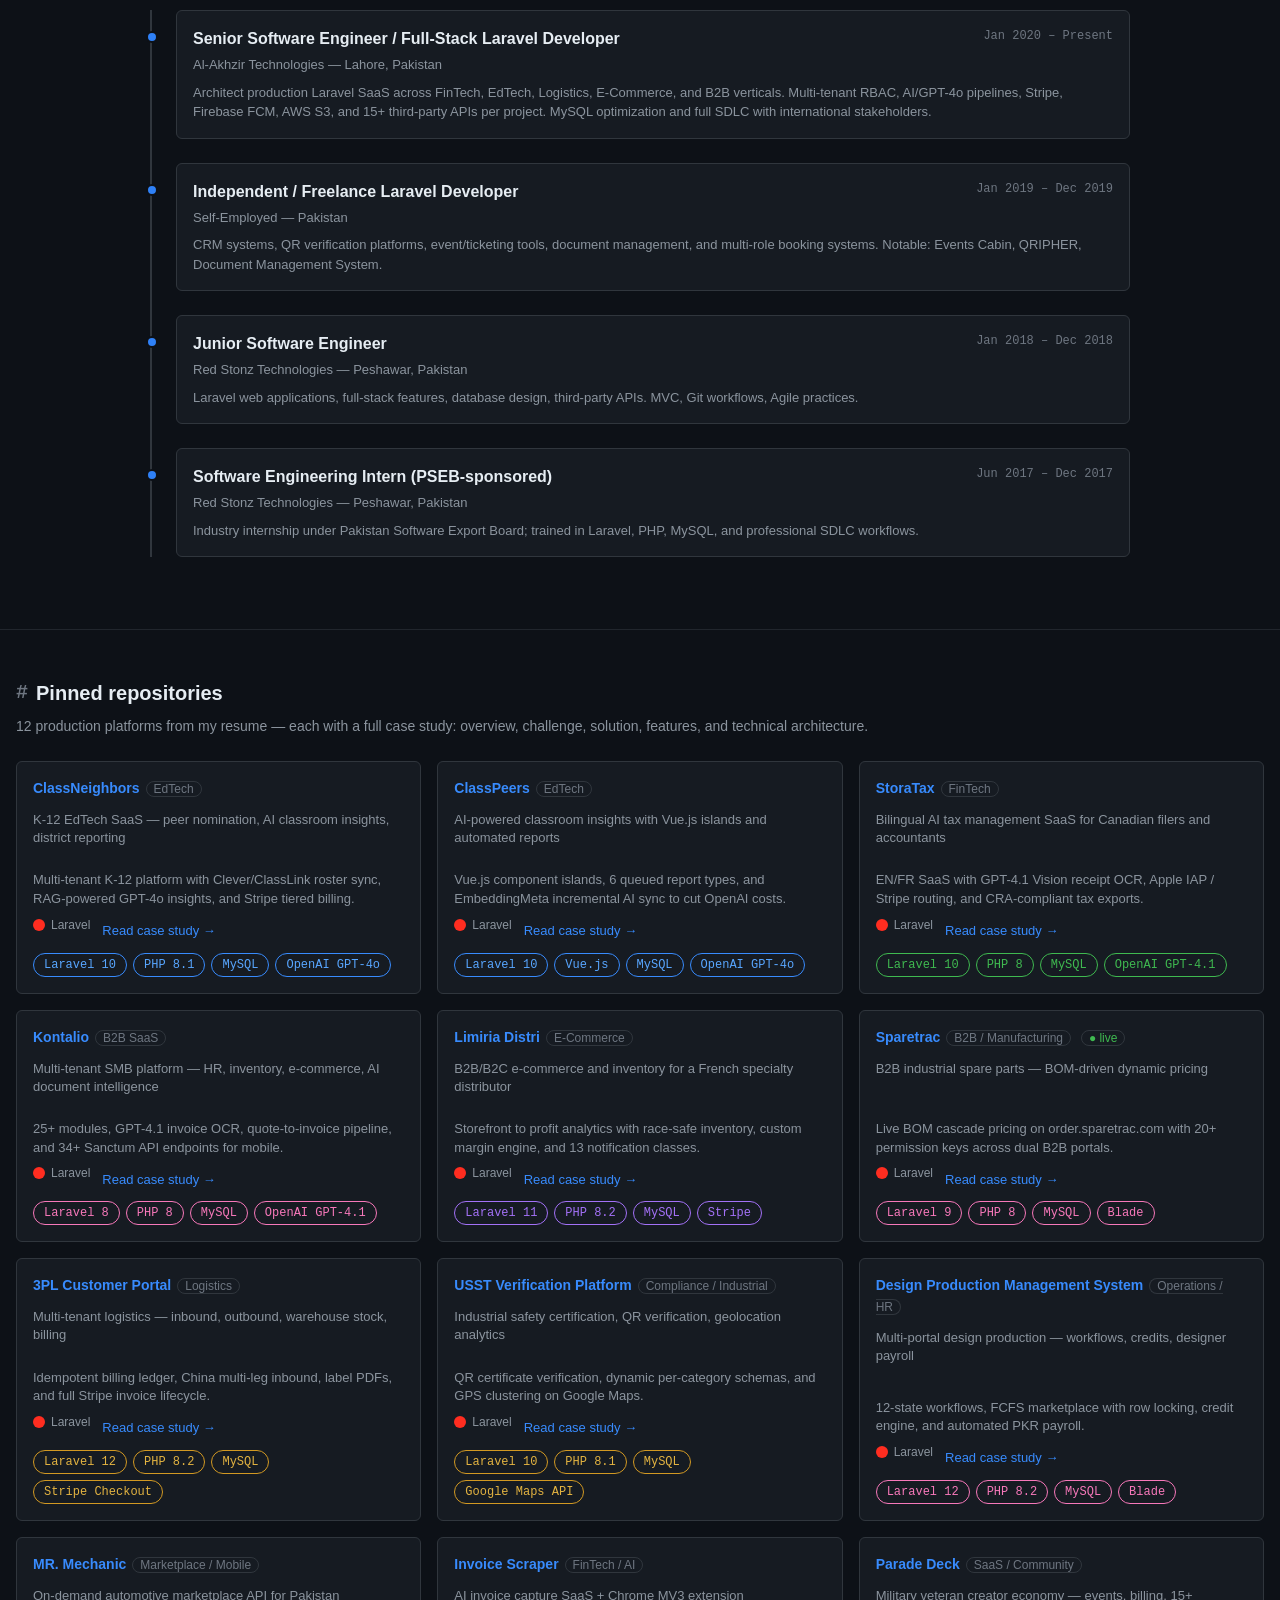
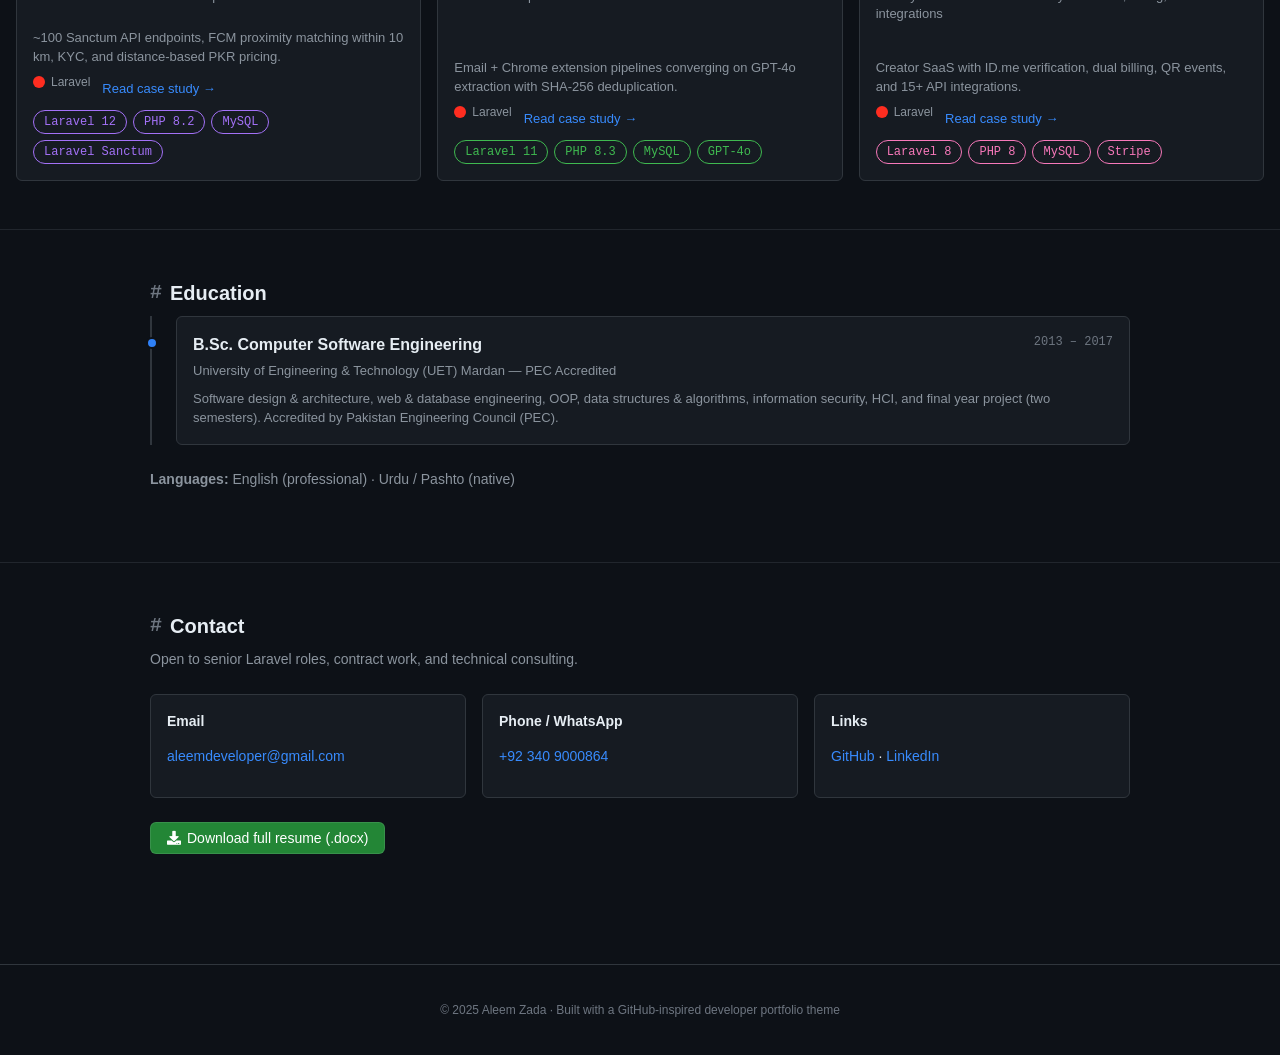
==== commit a9d744ca: "resume updated to pdf" ====
--- a/index.html
+++ b/index.html
@@ -25,7 +25,7 @@
         <a href="#projects">Projects</a>
         <a href="#education">Education</a>
         <a href="#contact">Contact</a>
-        <a href="files/Aleem_Zada_Resume.docx" class="btn btn-primary" download>
+        <a href="files/Aleem_Zada_Resume.pdf" class="btn btn-primary" download>
           <i class="fas fa-download"></i> Resume
         </a>
       </nav>
@@ -48,7 +48,7 @@
               <li><span class="icon">⌨️</span> <a href="https://github.com/aleemxada" target="_blank" rel="noopener">github.com/aleemxada</a></li>
             </ul>
             <div class="profile-actions">
-              <a href="files/Aleem_Zada_Resume.docx" class="btn btn-primary" download>
+              <a href="files/Aleem_Zada_Resume.pdf" class="btn btn-primary" download>
                 <i class="fas fa-download"></i> Download resume
               </a>
               <a href="mailto:aleemdeveloper@gmail.com" class="btn">Contact me</a>
@@ -246,7 +246,7 @@
           </div>
         </div>
         <p style="margin-top:24px">
-          <a href="files/Aleem_Zada_Resume.docx" class="btn btn-primary" download>
+          <a href="files/Aleem_Zada_Resume.pdf" class="btn btn-primary" download>
             <i class="fas fa-download"></i> Download full resume (.docx)
           </a>
         </p>
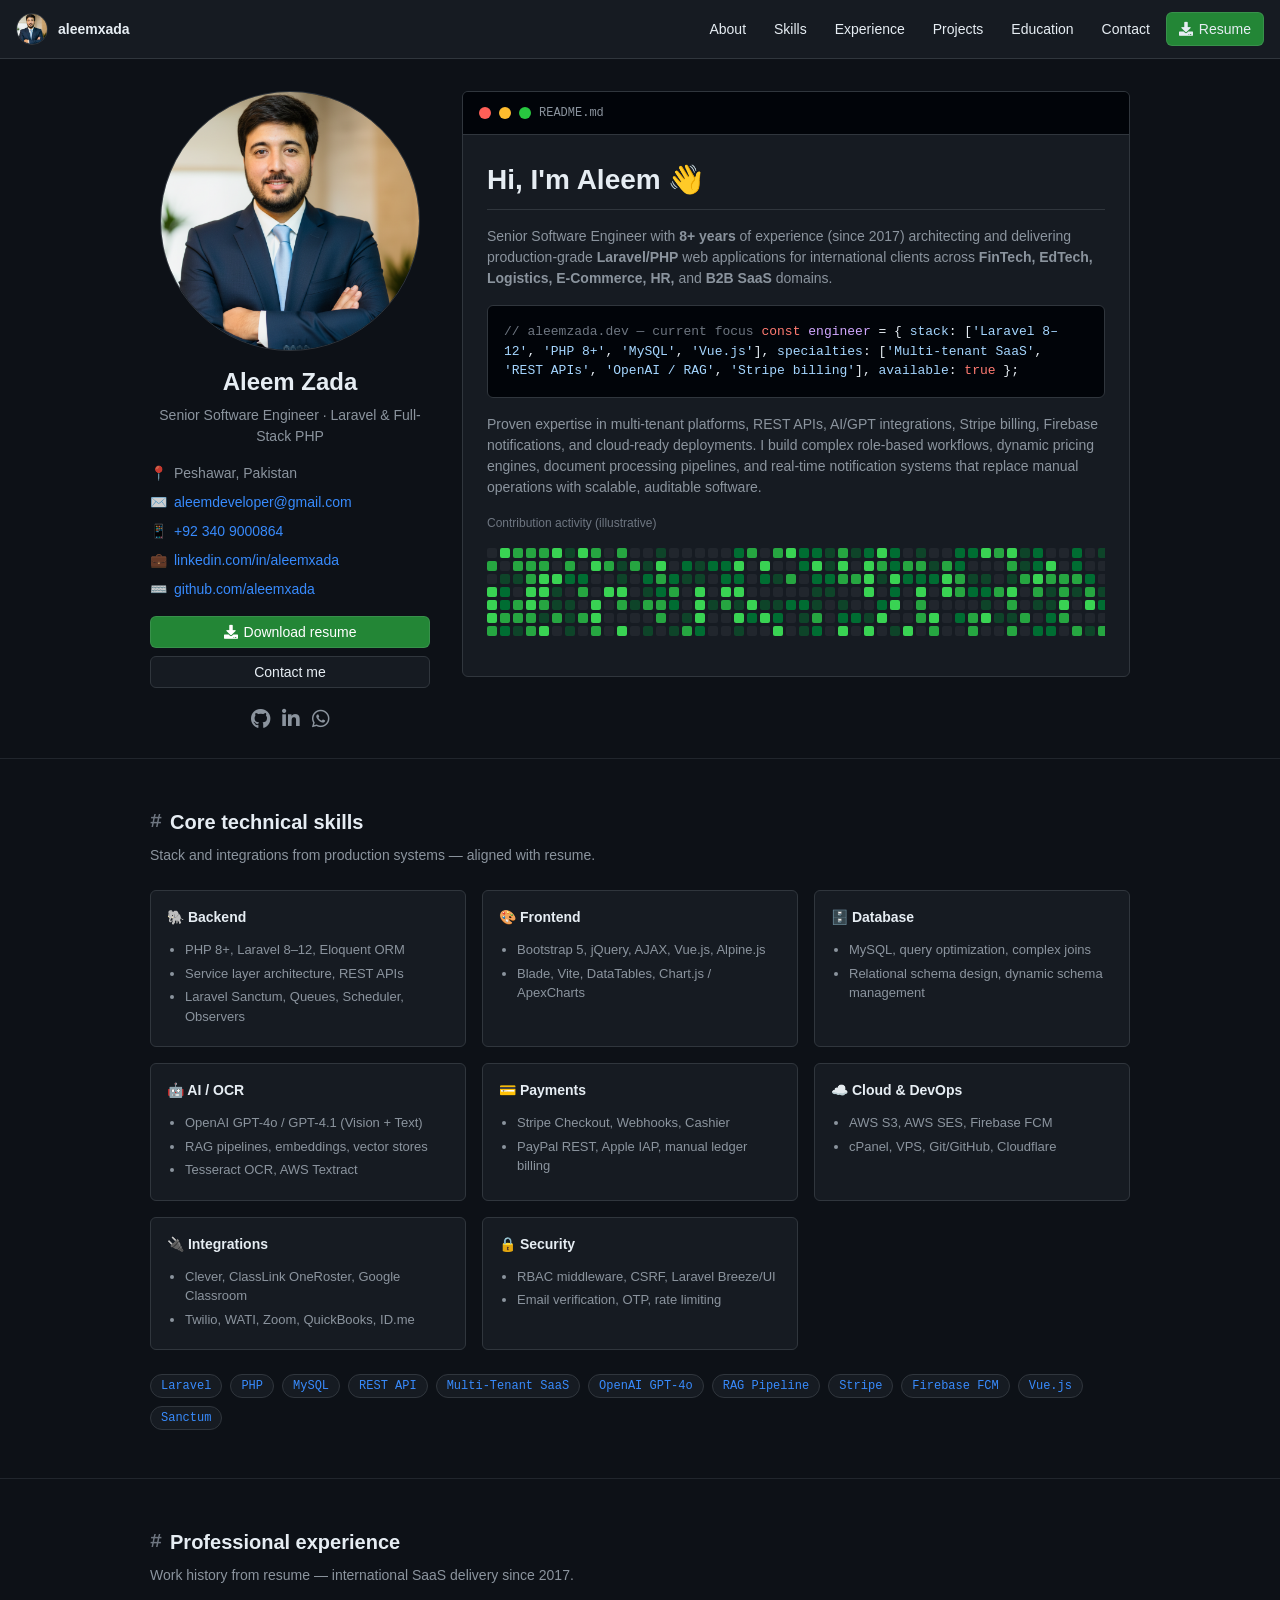
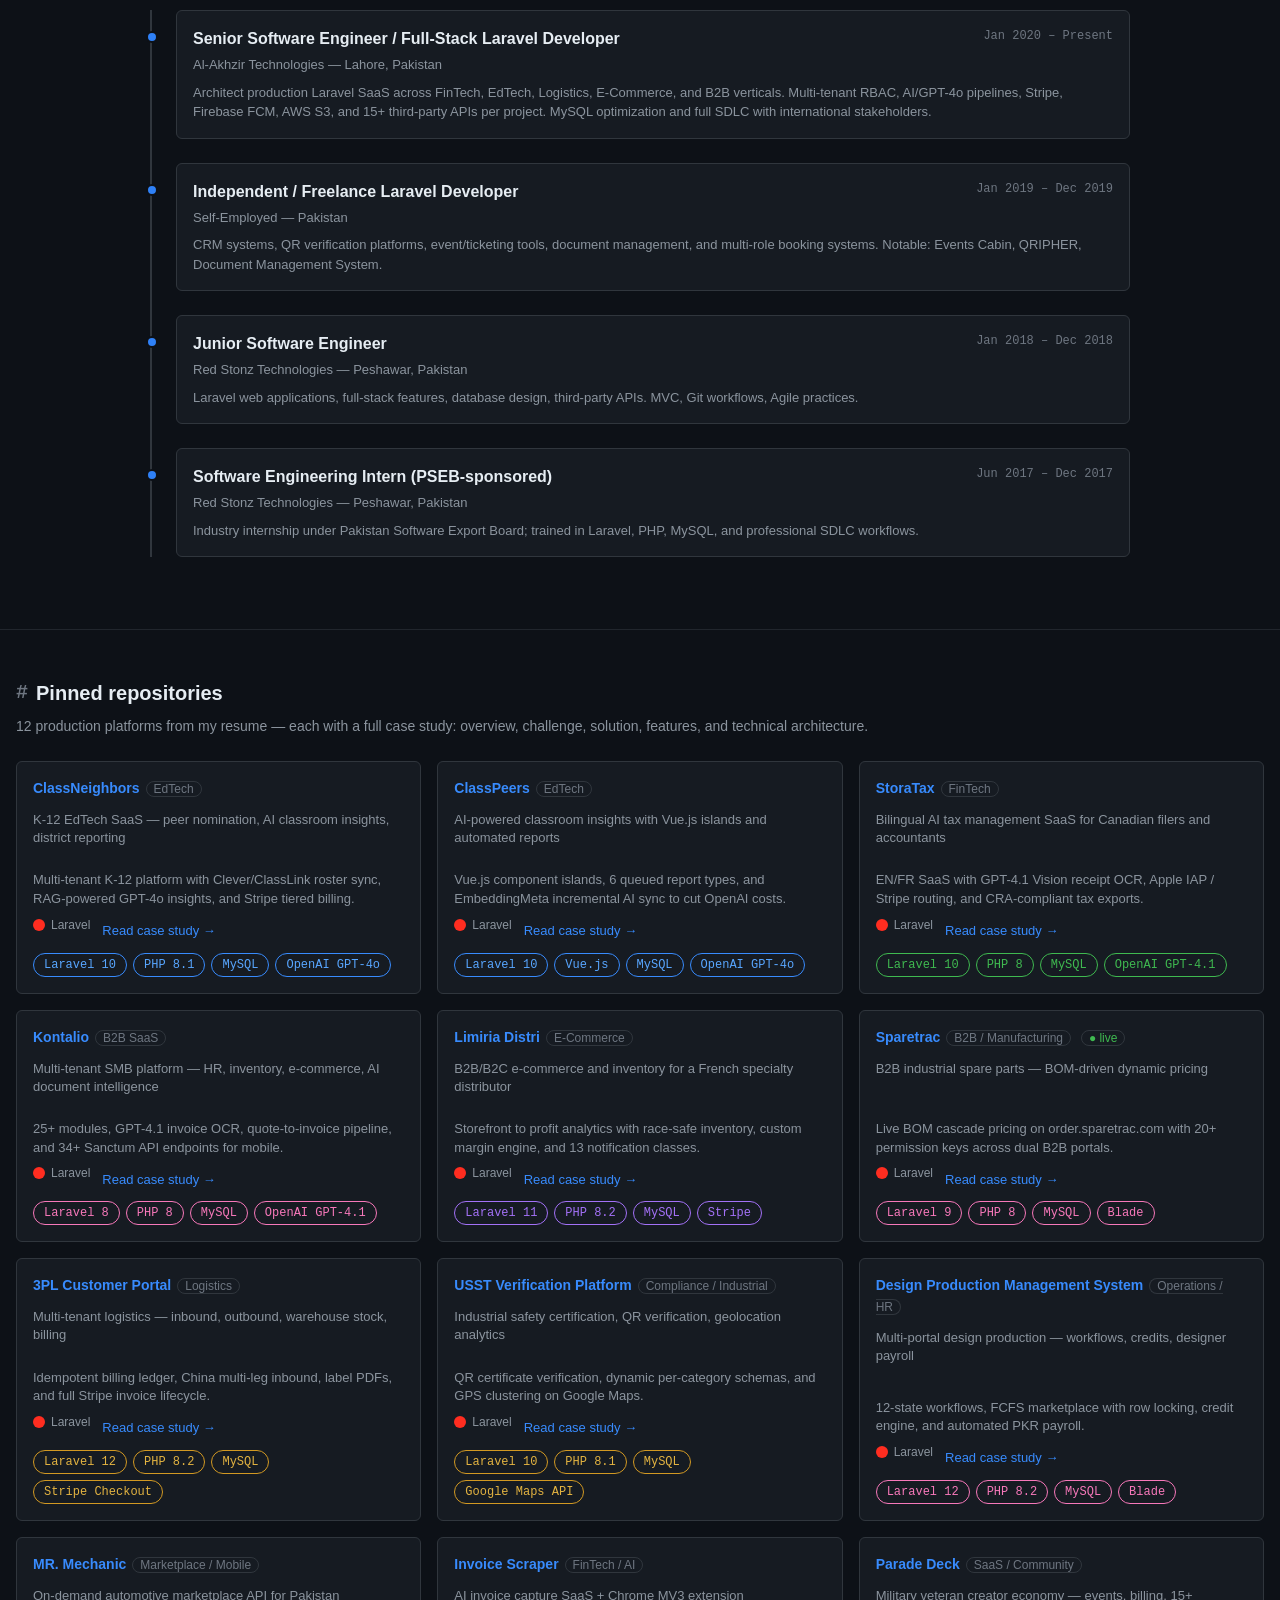
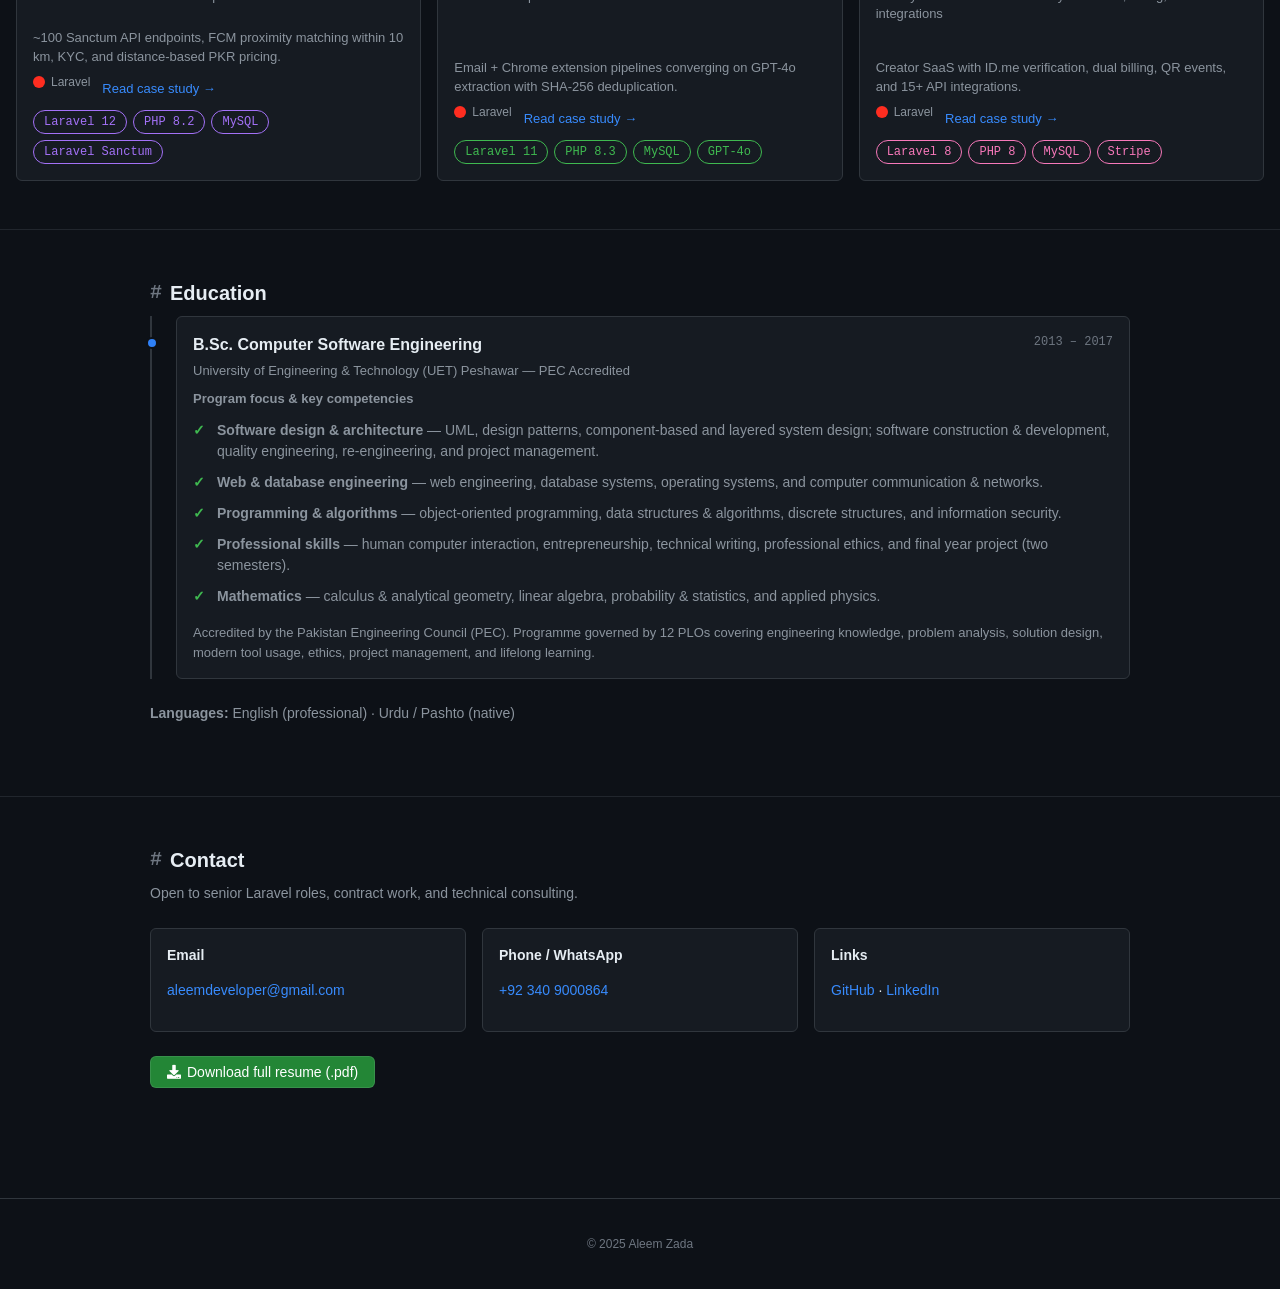
==== commit 51a5c058: "resume updated" ====
--- a/index.html
+++ b/index.html
@@ -216,8 +216,16 @@
           <article class="timeline-item">
             <span class="date">2013 – 2017</span>
             <h4>B.Sc. Computer Software Engineering</h4>
-            <div class="company">University of Engineering &amp; Technology (UET) Mardan — PEC Accredited</div>
-            <p>Software design &amp; architecture, web &amp; database engineering, OOP, data structures &amp; algorithms, information security, HCI, and final year project (two semesters). Accredited by Pakistan Engineering Council (PEC).</p>
+            <div class="company">University of Engineering &amp; Technology (UET) Peshawar — PEC Accredited</div>
+            <p style="margin-bottom:12px"><strong>Program focus &amp; key competencies</strong></p>
+            <ul class="cs-check-list" style="margin-bottom:16px">
+              <li><strong>Software design &amp; architecture</strong> — UML, design patterns, component-based and layered system design; software construction &amp; development, quality engineering, re-engineering, and project management.</li>
+              <li><strong>Web &amp; database engineering</strong> — web engineering, database systems, operating systems, and computer communication &amp; networks.</li>
+              <li><strong>Programming &amp; algorithms</strong> — object-oriented programming, data structures &amp; algorithms, discrete structures, and information security.</li>
+              <li><strong>Professional skills</strong> — human computer interaction, entrepreneurship, technical writing, professional ethics, and final year project (two semesters).</li>
+              <li><strong>Mathematics</strong> — calculus &amp; analytical geometry, linear algebra, probability &amp; statistics, and applied physics.</li>
+            </ul>
+            <p>Accredited by the Pakistan Engineering Council (PEC). Programme governed by 12 PLOs covering engineering knowledge, problem analysis, solution design, modern tool usage, ethics, project management, and lifelong learning.</p>
           </article>
         </div>
         <p class="section-desc" style="margin-top:24px"><strong>Languages:</strong> English (professional) · Urdu / Pashto (native)</p>
@@ -247,7 +255,7 @@
         </div>
         <p style="margin-top:24px">
           <a href="files/Aleem_Zada_Resume.pdf" class="btn btn-primary" download>
-            <i class="fas fa-download"></i> Download full resume (.docx)
+            <i class="fas fa-download"></i> Download full resume (.pdf)
           </a>
         </p>
       </div>
@@ -256,7 +264,7 @@
 
   <footer class="site-footer">
     <div class="container">
-      <p>© 2025 Aleem Zada · Built with a GitHub-inspired developer portfolio theme</p>
+      <p>© 2025 Aleem Zada</p>
     </div>
   </footer>
 
